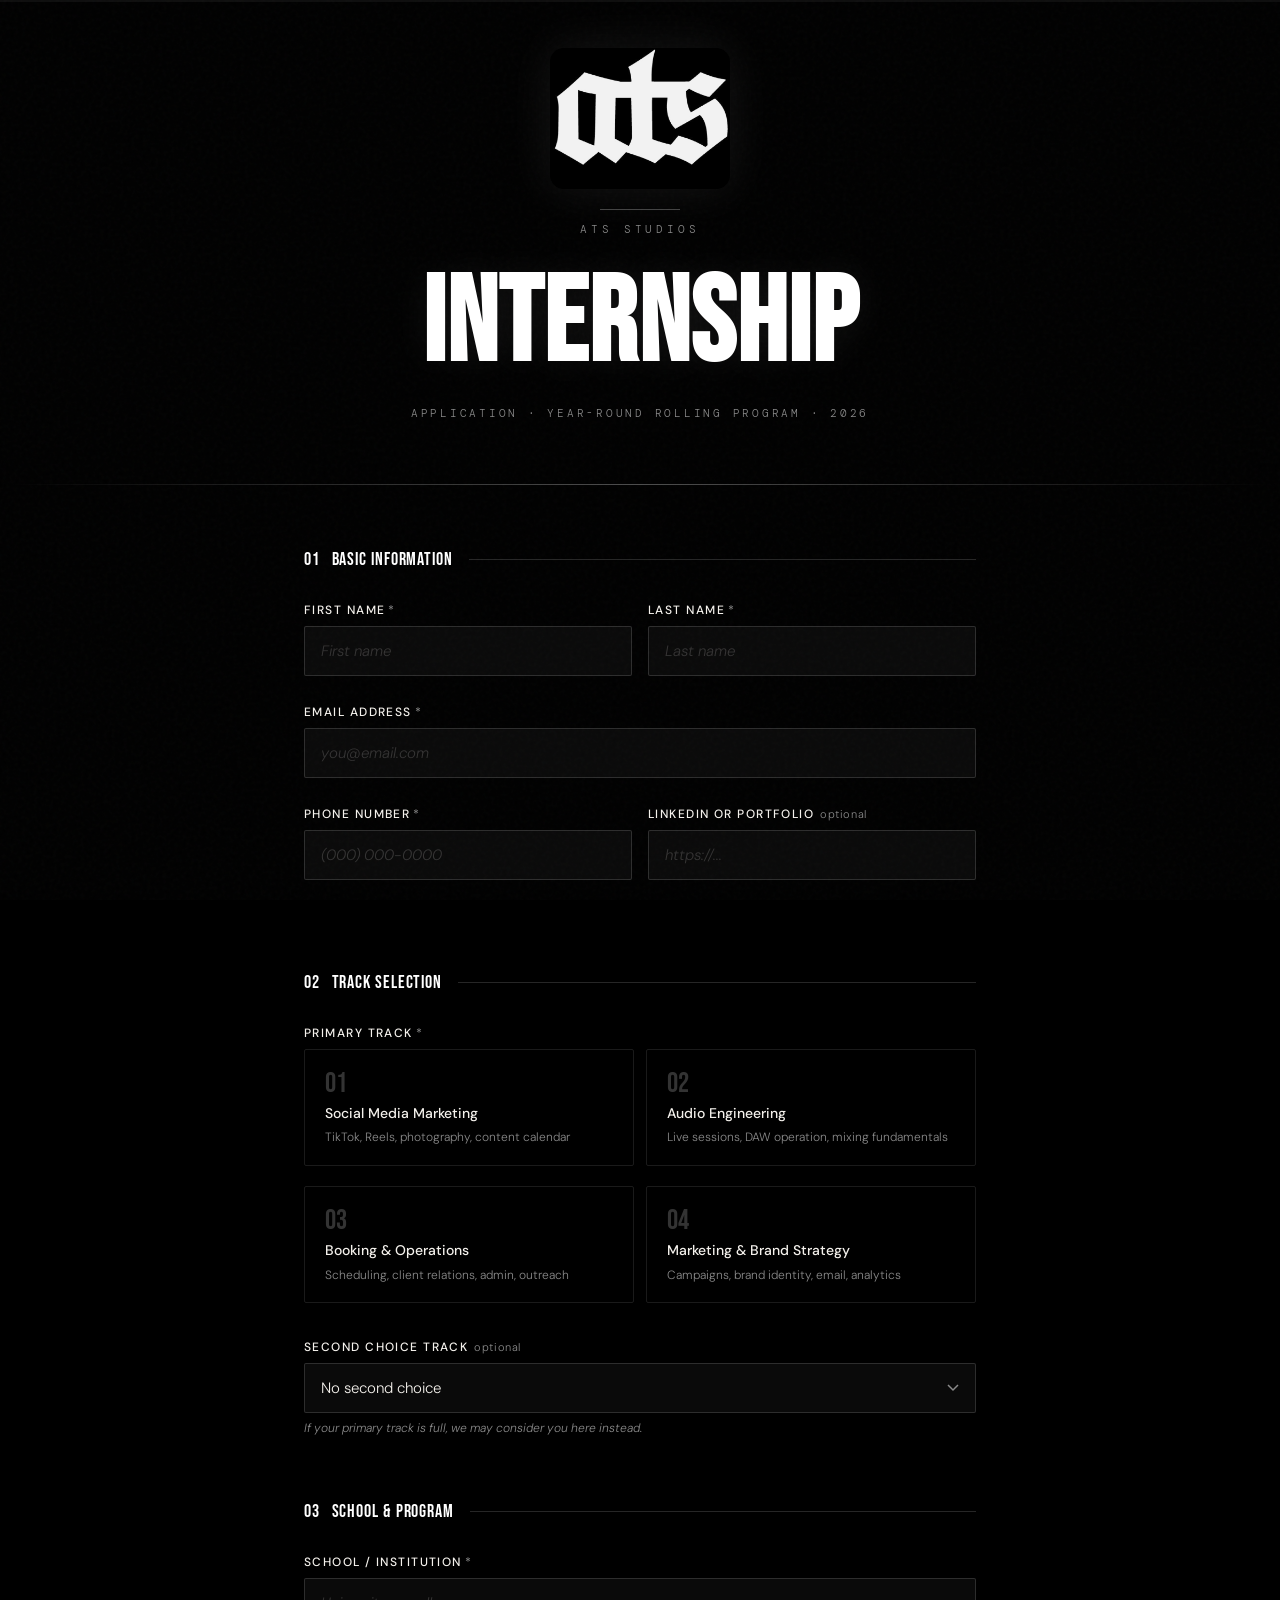
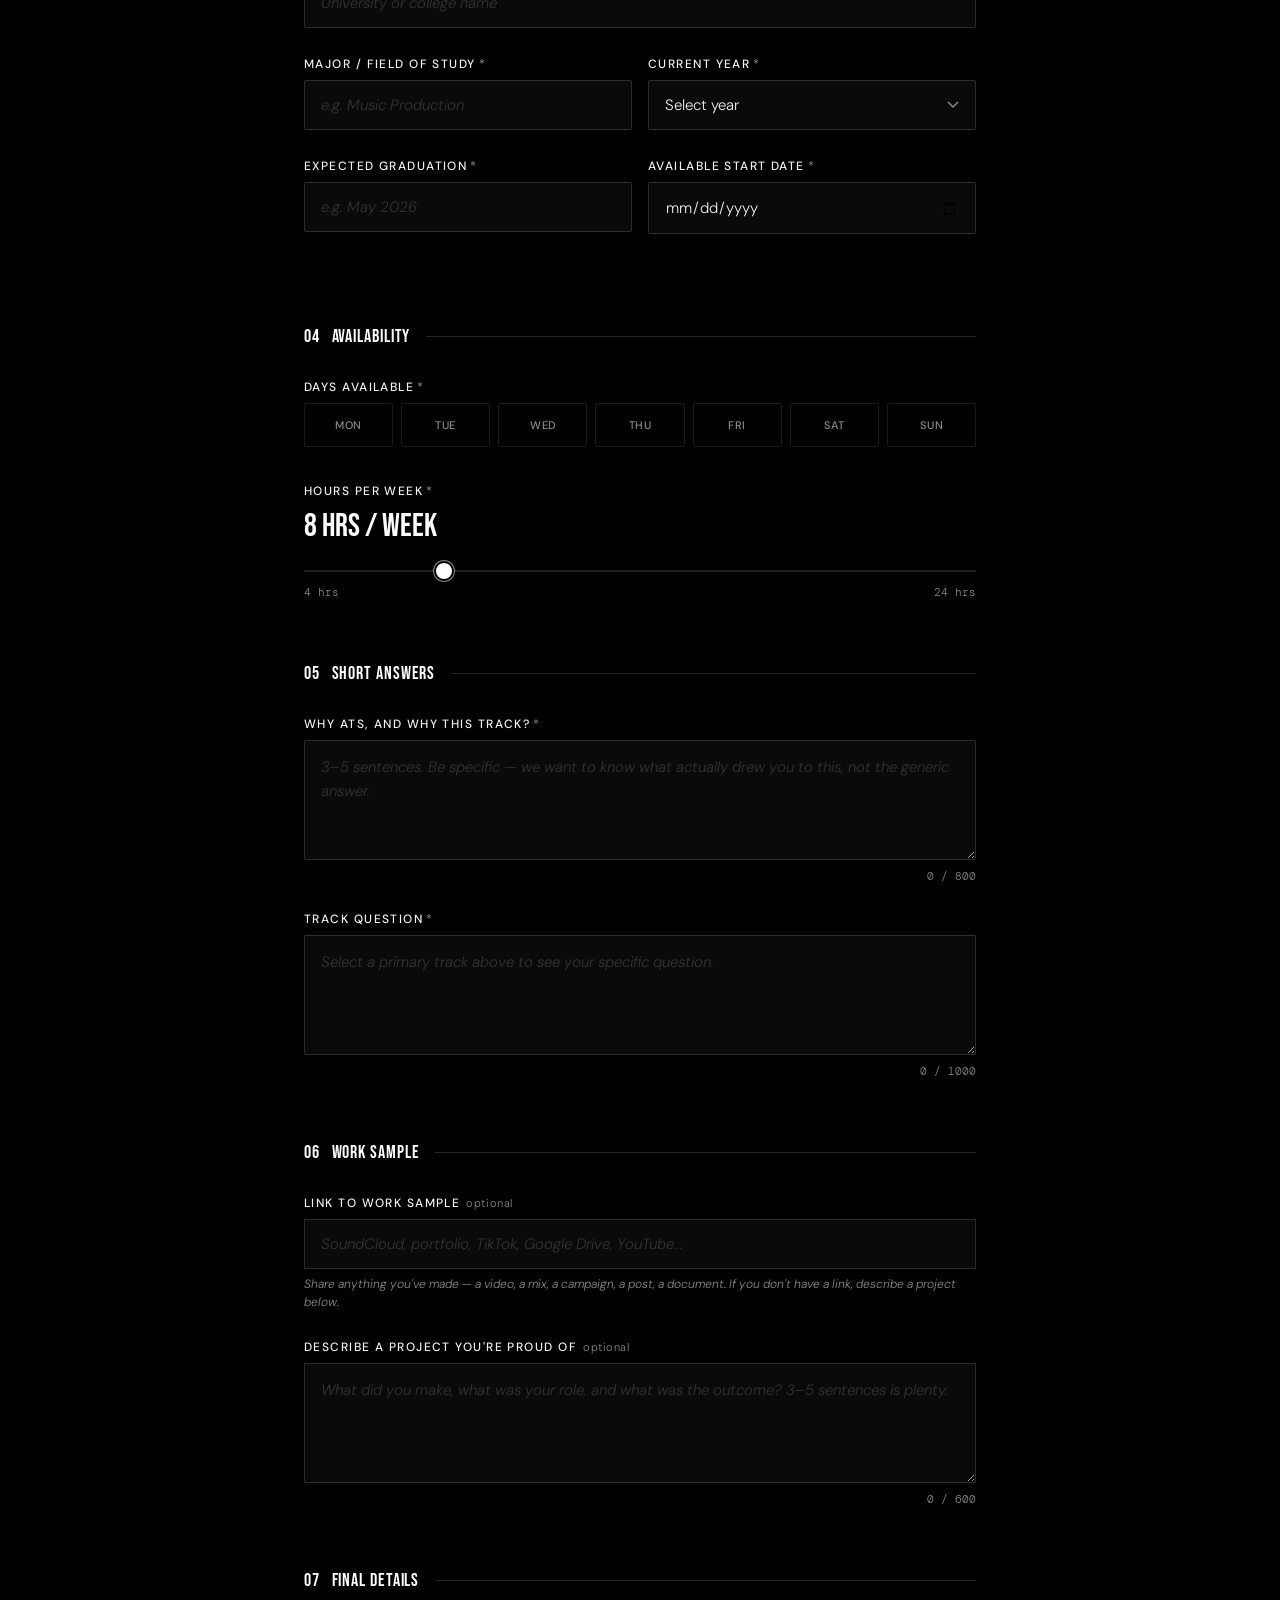
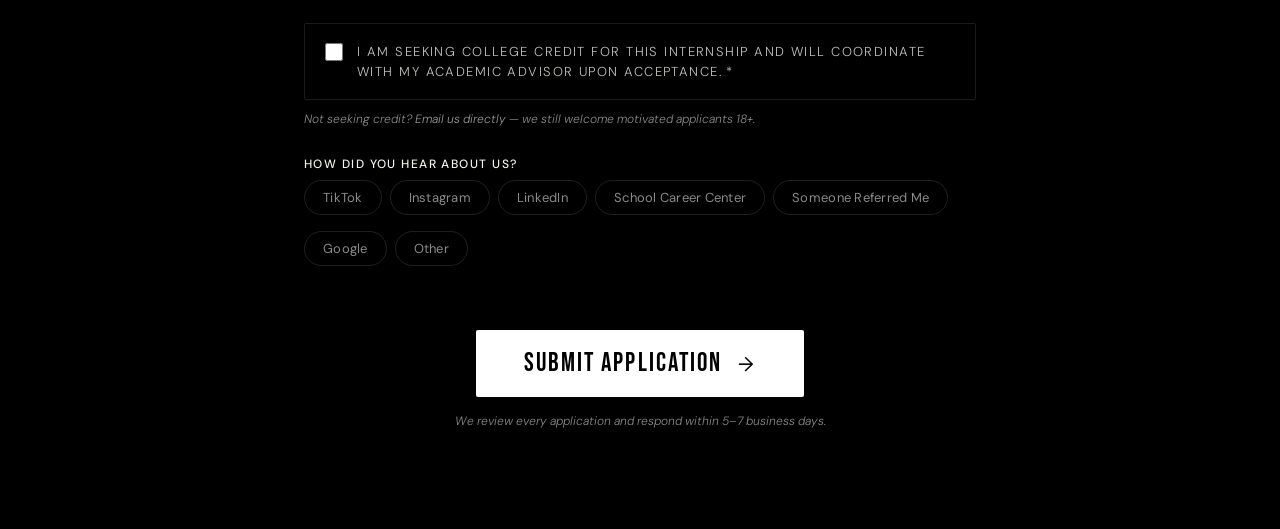
==== application.html @ c27b64ac "Add files via upload" ====
<!DOCTYPE html>
<html lang="en">
<head>
<meta charset="UTF-8">
<meta name="viewport" content="width=device-width, initial-scale=1.0">
<title>ATS Studios — Internship Application</title>
<link href="https://fonts.googleapis.com/css2?family=Bebas+Neue&family=DM+Sans:ital,wght@0,300;0,400;0,500;0,600;1,300;1,400&family=DM+Mono:wght@400;500&display=swap" rel="stylesheet">
<style>
  :root {
    --black:    #000000;
    --white:    #FFFFFF;
    --offwhite: #F4F1EC;
    --gray:     #8A8A8A;
    --lightgray:#2a2a2a;
    --red:      #C1121F;
    --gold:     #C9A84C;
    --success:  #2E7D32;
  }

  *, *::before, *::after { box-sizing: border-box; margin: 0; padding: 0; }

  body {
    background: var(--black);
    color: var(--offwhite);
    font-family: 'DM Sans', sans-serif;
    font-weight: 300;
    min-height: 100vh;
    overflow-x: hidden;
  }

  /* ── NOISE TEXTURE OVERLAY ── */
  body::before {
    content: '';
    position: fixed;
    inset: 0;
    background-image: url("data:image/svg+xml,%3Csvg viewBox='0 0 256 256' xmlns='http://www.w3.org/2000/svg'%3E%3Cfilter id='noise'%3E%3CfeTurbulence type='fractalNoise' baseFrequency='0.9' numOctaves='4' stitchTiles='stitch'/%3E%3C/filter%3E%3Crect width='100%25' height='100%25' filter='url(%23noise)' opacity='0.04'/%3E%3C/svg%3E");
    pointer-events: none;
    z-index: 0;
    opacity: 0.6;
  }

  /* ── HEADER ── */
  header {
    position: relative;
    z-index: 1;
    padding: 48px 0 0;
    text-align: center;
  }

  .logo-bar {
    display: flex;
    flex-direction: column;
    align-items: center;
    gap: 0;
    margin-bottom: 32px;
  }

  .logo-img {
    width: 180px;
    height: auto;
    display: block;
    border-radius: 14px;
    margin: 0 auto 20px;
    filter: drop-shadow(0 0 24px rgba(255,255,255,0.08));
  }

  .logo-rule {
    width: 80px;
    height: 1px;
    background: rgba(255,255,255,0.25);
    margin: 0 auto;
  }

  .logo-subtitle {
    font-family: 'DM Mono', monospace;
    font-size: 11px;
    letter-spacing: 0.35em;
    color: var(--gray);
    text-transform: uppercase;
    margin-top: 12px;
  }

  .hero-title {
    font-family: 'Bebas Neue', sans-serif;
    font-size: clamp(60px, 10vw, 120px);
    line-height: 0.95;
    letter-spacing: 0.01em;
    color: var(--white);
    margin-bottom: 6px;
    text-shadow: 0 0 40px rgba(255,255,255,0.08);
  }

  .hero-title span {
    color: var(--white);
    display: block;
    opacity: 0.85;
  }

  .hero-sub {
    font-family: 'DM Mono', monospace;
    font-size: 11px;
    letter-spacing: 0.25em;
    color: var(--gray);
    text-transform: uppercase;
    margin-top: 24px;
    margin-bottom: 64px;
  }

  .hero-divider {
    width: 100%;
    height: 1px;
    background: linear-gradient(90deg, transparent, rgba(255,255,255,0.3), transparent);
    margin-bottom: 0;
  }

  /* ── FORM CONTAINER ── */
  .form-wrapper {
    position: relative;
    z-index: 1;
    max-width: 720px;
    margin: 0 auto;
    padding: 64px 24px 100px;
  }

  /* ── SECTION LABELS ── */
  .section-label {
    font-family: 'Bebas Neue', sans-serif;
    font-size: 18px;
    letter-spacing: 0.05em;
    color: var(--white);
    text-transform: none;
    margin-bottom: 32px;
    margin-top: 64px;
    display: flex;
    align-items: center;
    gap: 16px;
  }

  .section-label::after {
    content: '';
    flex: 1;
    height: 1px;
    background: rgba(255,255,255,0.15);
  }

  .section-label:first-child { margin-top: 0; }

  /* ── FIELD GROUPS ── */
  .field-group {
    margin-bottom: 28px;
  }

  .field-row {
    display: grid;
    grid-template-columns: 1fr 1fr;
    gap: 16px;
  }

  @media (max-width: 560px) {
    .field-row { grid-template-columns: 1fr; }
  }

  label {
    display: block;
    font-size: 12px;
    font-weight: 500;
    letter-spacing: 0.12em;
    text-transform: uppercase;
    color: var(--offwhite);
    margin-bottom: 8px;
  }

  label .optional {
    font-weight: 300;
    color: var(--gray);
    font-size: 11px;
    letter-spacing: 0.05em;
    text-transform: none;
    margin-left: 6px;
  }

  input[type="text"],
  input[type="email"],
  input[type="tel"],
  input[type="url"],
  input[type="date"],
  select,
  textarea {
    width: 100%;
    background: rgba(255,255,255,0.04);
    border: 1px solid rgba(255,255,255,0.14);
    border-radius: 2px;
    color: var(--offwhite);
    font-family: 'DM Sans', sans-serif;
    font-size: 15px;
    font-weight: 300;
    padding: 14px 16px;
    outline: none;
    transition: border-color 0.2s, background 0.2s;
    -webkit-appearance: none;
    appearance: none;
  }

  input:focus,
  select:focus,
  textarea:focus {
    border-color: rgba(255,255,255,0.5);
    background: rgba(255,255,255,0.07);
  }

  input::placeholder,
  textarea::placeholder {
    color: rgba(244,241,236,0.18);
    font-style: italic;
  }

  select {
    background-image: url("data:image/svg+xml,%3Csvg xmlns='http://www.w3.org/2000/svg' width='12' height='8' viewBox='0 0 12 8'%3E%3Cpath d='M1 1l5 5 5-5' stroke='%238A8A8A' stroke-width='1.5' fill='none'/%3E%3C/svg%3E");
    background-repeat: no-repeat;
    background-position: right 16px center;
    padding-right: 40px;
    cursor: pointer;
  }

  select option {
    background: #111;
    color: var(--offwhite);
  }

  textarea {
    resize: vertical;
    min-height: 120px;
    line-height: 1.6;
  }

  /* ── TRACK CARDS ── */
  .track-grid {
    display: grid;
    grid-template-columns: 1fr 1fr;
    gap: 12px;
    margin-bottom: 0;
  }

  @media (max-width: 560px) {
    .track-grid { grid-template-columns: 1fr; }
  }

  .track-card input[type="radio"] {
    display: none;
  }

  .track-card label {
    display: block;
    border: 1px solid rgba(255,255,255,0.1);
    border-radius: 2px;
    padding: 20px 20px 18px;
    cursor: pointer;
    transition: all 0.2s;
    text-transform: none;
    letter-spacing: normal;
    font-size: 14px;
    font-weight: 400;
    line-height: 1.4;
  }

  .track-card label:hover {
    border-color: rgba(255,255,255,0.4);
    background: rgba(255,255,255,0.04);
  }

  .track-card input[type="radio"]:checked + label {
    border-color: rgba(255,255,255,0.8);
    background: rgba(255,255,255,0.07);
  }

  .track-num {
    font-family: 'Bebas Neue', sans-serif;
    font-size: 28px;
    color: rgba(255,255,255,0.2);
    line-height: 1;
    display: block;
    margin-bottom: 6px;
    transition: color 0.2s;
  }

  .track-card input[type="radio"]:checked + label .track-num {
    color: rgba(255,255,255,0.9);
  }

  .track-name {
    display: block;
    font-weight: 500;
    color: var(--offwhite);
    margin-bottom: 4px;
  }

  .track-desc {
    font-size: 12px;
    color: var(--gray);
    font-weight: 300;
  }

  /* ── AVAILABILITY CHECKBOXES ── */
  .days-grid {
    display: grid;
    grid-template-columns: repeat(7, 1fr);
    gap: 8px;
  }

  @media (max-width: 560px) {
    .days-grid { grid-template-columns: repeat(4, 1fr); }
  }

  .day-check input[type="checkbox"] { display: none; }

  .day-check label {
    display: flex;
    align-items: center;
    justify-content: center;
    height: 44px;
    border: 1px solid rgba(255,255,255,0.1);
    border-radius: 2px;
    font-size: 11px;
    font-weight: 500;
    letter-spacing: 0.05em;
    color: var(--gray);
    cursor: pointer;
    transition: all 0.2s;
    text-transform: uppercase;
  }

  .day-check label:hover {
    border-color: rgba(255,255,255,0.4);
    color: var(--offwhite);
  }

  .day-check input[type="checkbox"]:checked + label {
    border-color: rgba(255,255,255,0.8);
    background: rgba(255,255,255,0.07);
    color: var(--offwhite);
  }

  /* ── HOURS SLIDER ── */
  .slider-wrap {
    position: relative;
  }

  .slider-value {
    font-family: 'Bebas Neue', sans-serif;
    font-size: 32px;
    color: var(--white);
    margin-bottom: 10px;
    display: block;
  }

  input[type="range"] {
    -webkit-appearance: none;
    appearance: none;
    width: 100%;
    height: 2px;
    background: rgba(255,255,255,0.12);
    outline: none;
    border: none;
    padding: 0;
    border-radius: 0;
  }

  input[type="range"]::-webkit-slider-thumb {
    -webkit-appearance: none;
    appearance: none;
    width: 20px;
    height: 20px;
    border-radius: 50%;
    background: var(--white);
    cursor: pointer;
    border: 2px solid var(--black);
    box-shadow: 0 0 0 1px rgba(255,255,255,0.5);
  }

  input[type="range"]::-moz-range-thumb {
    width: 20px;
    height: 20px;
    border-radius: 50%;
    background: var(--white);
    cursor: pointer;
    border: 2px solid var(--black);
  }

  .slider-labels {
    display: flex;
    justify-content: space-between;
    font-size: 11px;
    color: var(--gray);
    margin-top: 8px;
    font-family: 'DM Mono', monospace;
  }

  /* ── CHECKBOX SINGLE ── */
  .checkbox-field {
    display: flex;
    align-items: flex-start;
    gap: 14px;
    padding: 18px 20px;
    border: 1px solid rgba(255,255,255,0.1);
    border-radius: 2px;
    cursor: pointer;
    transition: all 0.2s;
  }

  .checkbox-field:hover {
    border-color: rgba(255,255,255,0.35);
  }

  .checkbox-field input[type="checkbox"] {
    width: 18px;
    height: 18px;
    min-width: 18px;
    accent-color: var(--white);
    margin-top: 1px;
    cursor: pointer;
  }

  .checkbox-field span {
    font-size: 13px;
    font-weight: 300;
    color: rgba(244,241,236,0.8);
    line-height: 1.5;
  }

  /* ── SOURCE SELECT PILLS ── */
  .pills-grid {
    display: flex;
    flex-wrap: wrap;
    gap: 8px;
  }

  .pill input[type="radio"] { display: none; }

  .pill label {
    display: inline-block;
    padding: 8px 18px;
    border: 1px solid rgba(255,255,255,0.12);
    border-radius: 100px;
    font-size: 13px;
    font-weight: 400;
    letter-spacing: 0.02em;
    color: var(--gray);
    cursor: pointer;
    transition: all 0.2s;
    text-transform: none;
  }

  .pill label:hover {
    border-color: rgba(255,255,255,0.4);
    color: var(--offwhite);
  }

  .pill input[type="radio"]:checked + label {
    border-color: rgba(255,255,255,0.8);
    background: rgba(255,255,255,0.07);
    color: var(--offwhite);
  }

  /* ── HELPER TEXT ── */
  .field-hint {
    font-size: 12px;
    color: var(--gray);
    margin-top: 6px;
    line-height: 1.5;
    font-style: italic;
  }

  /* ── SUBMIT ── */
  .submit-area {
    margin-top: 56px;
    text-align: center;
  }

  .submit-btn {
    display: inline-flex;
    align-items: center;
    gap: 16px;
    background: var(--white);
    color: var(--black);
    border: none;
    font-family: 'Bebas Neue', sans-serif;
    font-size: 26px;
    letter-spacing: 0.08em;
    padding: 18px 48px;
    cursor: pointer;
    transition: all 0.2s;
    border-radius: 2px;
    position: relative;
    overflow: hidden;
  }

  .submit-btn::before {
    content: '';
    position: absolute;
    inset: 0;
    background: rgba(0,0,0,0);
    transition: background 0.2s;
  }

  .submit-btn:hover::before {
    background: rgba(0,0,0,0.08);
  }

  .submit-btn:active {
    transform: scale(0.98);
  }

  .submit-arrow {
    font-size: 20px;
    font-family: 'DM Sans', sans-serif;
    transition: transform 0.2s;
  }

  .submit-btn:hover .submit-arrow {
    transform: translateX(4px);
  }

  .submit-note {
    font-size: 12px;
    color: var(--gray);
    margin-top: 16px;
    font-style: italic;
  }

  /* ── SUCCESS STATE ── */
  .success-screen {
    display: none;
    text-align: center;
    padding: 80px 24px;
  }

  .success-screen.visible { display: block; }

  .success-icon {
    font-family: 'Bebas Neue', sans-serif;
    font-size: 100px;
    color: var(--white);
    line-height: 1;
    margin-bottom: 24px;
  }

  .success-title {
    font-family: 'Bebas Neue', sans-serif;
    font-size: 52px;
    color: var(--offwhite);
    margin-bottom: 16px;
  }

  .success-body {
    font-size: 16px;
    color: var(--gray);
    max-width: 400px;
    margin: 0 auto;
    line-height: 1.7;
  }

  /* ── REQUIRED STAR ── */
  .req { color: rgba(255,255,255,0.5); margin-left: 3px; }

  /* ── CHAR COUNTER ── */
  .char-counter {
    font-family: 'DM Mono', monospace;
    font-size: 11px;
    color: var(--gray);
    text-align: right;
    margin-top: 4px;
  }

  .char-counter.warn { color: var(--gold); }
  .char-counter.over { color: var(--red); }

  /* ── PROGRESS BAR ── */
  .progress-bar-wrap {
    position: fixed;
    top: 0;
    left: 0;
    right: 0;
    height: 2px;
    background: rgba(255,255,255,0.05);
    z-index: 100;
  }

  .progress-bar {
    height: 100%;
    background: var(--white);
    width: 0%;
    transition: width 0.3s ease;
  }

  /* ── STAGGER ANIMATION ── */
  .form-wrapper > * {
    opacity: 0;
    transform: translateY(16px);
    animation: fadeUp 0.5s forwards;
  }

  @keyframes fadeUp {
    to { opacity: 1; transform: translateY(0); }
  }

  .form-wrapper > *:nth-child(1)  { animation-delay: 0.05s; }
  .form-wrapper > *:nth-child(2)  { animation-delay: 0.1s; }
  .form-wrapper > *:nth-child(3)  { animation-delay: 0.15s; }
  .form-wrapper > *:nth-child(4)  { animation-delay: 0.2s; }
  .form-wrapper > *:nth-child(5)  { animation-delay: 0.25s; }
  .form-wrapper > *:nth-child(6)  { animation-delay: 0.3s; }
  .form-wrapper > *:nth-child(7)  { animation-delay: 0.35s; }
  .form-wrapper > *:nth-child(8)  { animation-delay: 0.4s; }
  .form-wrapper > *:nth-child(9)  { animation-delay: 0.45s; }
  .form-wrapper > *:nth-child(10) { animation-delay: 0.5s; }
  .form-wrapper > *:nth-child(n+11) { animation-delay: 0.55s; }
</style>
</head>
<body>

<div class="progress-bar-wrap">
  <div class="progress-bar" id="progressBar"></div>
</div>

<header>
  <div class="logo-bar">
    <img class="logo-img" src="[data-uri]" alt="ATS Studios Logo">
    <div class="logo-rule"></div>
    <span class="logo-subtitle">ATS Studios</span>
  </div>
  <h1 class="hero-title">Internship</h1>
  <p class="hero-sub">Application · Year-Round Rolling Program · 2026</p>
  <div class="hero-divider"></div>
</header>

<div class="form-wrapper">
  <form id="appForm" novalidate>

    <!-- ── 01 BASIC INFO ── -->
    <div class="section-label">01 &nbsp; Basic Information</div>

    <div class="field-row">
      <div class="field-group">
        <label for="firstName">First Name<span class="req">*</span></label>
        <input type="text" id="firstName" name="firstName" placeholder="First name" required>
      </div>
      <div class="field-group">
        <label for="lastName">Last Name<span class="req">*</span></label>
        <input type="text" id="lastName" name="lastName" placeholder="Last name" required>
      </div>
    </div>

    <div class="field-group">
      <label for="email">Email Address<span class="req">*</span></label>
      <input type="email" id="email" name="email" placeholder="you@email.com" required>
    </div>

    <div class="field-row">
      <div class="field-group">
        <label for="phone">Phone Number<span class="req">*</span></label>
        <input type="tel" id="phone" name="phone" placeholder="(000) 000-0000" required>
      </div>
      <div class="field-group">
        <label for="portfolio">LinkedIn or Portfolio<span class="optional">optional</span></label>
        <input type="url" id="portfolio" name="portfolio" placeholder="https://...">
      </div>
    </div>

    <!-- ── 02 TRACK SELECTION ── -->
    <div class="section-label">02 &nbsp; Track Selection</div>

    <div class="field-group">
      <label>Primary Track<span class="req">*</span></label>
      <div class="track-grid">
        <div class="track-card">
          <input type="radio" id="track1" name="primaryTrack" value="Social Media Marketing" required>
          <label for="track1">
            <span class="track-num">01</span>
            <span class="track-name">Social Media Marketing</span>
            <span class="track-desc">TikTok, Reels, photography, content calendar</span>
          </label>
        </div>
        <div class="track-card">
          <input type="radio" id="track2" name="primaryTrack" value="Audio Engineering">
          <label for="track2">
            <span class="track-num">02</span>
            <span class="track-name">Audio Engineering</span>
            <span class="track-desc">Live sessions, DAW operation, mixing fundamentals</span>
          </label>
        </div>
        <div class="track-card">
          <input type="radio" id="track3" name="primaryTrack" value="Booking & Studio Operations">
          <label for="track3">
            <span class="track-num">03</span>
            <span class="track-name">Booking & Operations</span>
            <span class="track-desc">Scheduling, client relations, admin, outreach</span>
          </label>
        </div>
        <div class="track-card">
          <input type="radio" id="track4" name="primaryTrack" value="Marketing & Brand Strategy">
          <label for="track4">
            <span class="track-num">04</span>
            <span class="track-name">Marketing & Brand Strategy</span>
            <span class="track-desc">Campaigns, brand identity, email, analytics</span>
          </label>
        </div>
      </div>
    </div>

    <div class="field-group">
      <label for="secondTrack">Second Choice Track<span class="optional">optional</span></label>
      <select id="secondTrack" name="secondTrack">
        <option value="">No second choice</option>
        <option value="Social Media Marketing">01 — Social Media Marketing</option>
        <option value="Audio Engineering">02 — Audio Engineering</option>
        <option value="Booking & Studio Operations">03 — Booking & Operations</option>
        <option value="Marketing & Brand Strategy">04 — Marketing & Brand Strategy</option>
      </select>
      <p class="field-hint">If your primary track is full, we may consider you here instead.</p>
    </div>

    <!-- ── 03 SCHOOL & PROGRAM ── -->
    <div class="section-label">03 &nbsp; School & Program</div>

    <div class="field-group">
      <label for="school">School / Institution<span class="req">*</span></label>
      <input type="text" id="school" name="school" placeholder="University or college name" required>
    </div>

    <div class="field-row">
      <div class="field-group">
        <label for="major">Major / Field of Study<span class="req">*</span></label>
        <input type="text" id="major" name="major" placeholder="e.g. Music Production" required>
      </div>
      <div class="field-group">
        <label for="year">Current Year<span class="req">*</span></label>
        <select id="year" name="year" required>
          <option value="">Select year</option>
          <option>Freshman</option>
          <option>Sophomore</option>
          <option>Junior</option>
          <option>Senior</option>
          <option>Graduate Student</option>
          <option>Recent Graduate</option>
          <option>Not Currently Enrolled</option>
        </select>
      </div>
    </div>

    <div class="field-row">
      <div class="field-group">
        <label for="gradDate">Expected Graduation<span class="req">*</span></label>
        <input type="text" id="gradDate" name="gradDate" placeholder="e.g. May 2026" required>
      </div>
      <div class="field-group">
        <label for="startDate">Available Start Date<span class="req">*</span></label>
        <input type="date" id="startDate" name="startDate" required>
      </div>
    </div>

    <!-- ── 04 AVAILABILITY ── -->
    <div class="section-label">04 &nbsp; Availability</div>

    <div class="field-group">
      <label>Days Available<span class="req">*</span></label>
      <div class="days-grid">
        <div class="day-check"><input type="checkbox" id="mon" name="days" value="Monday"><label for="mon">Mon</label></div>
        <div class="day-check"><input type="checkbox" id="tue" name="days" value="Tuesday"><label for="tue">Tue</label></div>
        <div class="day-check"><input type="checkbox" id="wed" name="days" value="Wednesday"><label for="wed">Wed</label></div>
        <div class="day-check"><input type="checkbox" id="thu" name="days" value="Thursday"><label for="thu">Thu</label></div>
        <div class="day-check"><input type="checkbox" id="fri" name="days" value="Friday"><label for="fri">Fri</label></div>
        <div class="day-check"><input type="checkbox" id="sat" name="days" value="Saturday"><label for="sat">Sat</label></div>
        <div class="day-check"><input type="checkbox" id="sun" name="days" value="Sunday"><label for="sun">Sun</label></div>
      </div>
    </div>

    <div class="field-group">
      <label>Hours Per Week<span class="req">*</span></label>
      <span class="slider-value" id="hoursDisplay">8 hrs / week</span>
      <div class="slider-wrap">
        <input type="range" id="hoursRange" name="hoursPerWeek" min="4" max="24" value="8" step="2">
        <div class="slider-labels"><span>4 hrs</span><span>24 hrs</span></div>
      </div>
    </div>

    <!-- ── 05 SHORT ANSWERS ── -->
    <div class="section-label">05 &nbsp; Short Answers</div>

    <div class="field-group">
      <label for="whyATS">Why ATS, and why this track?<span class="req">*</span></label>
      <textarea id="whyATS" name="whyATS" placeholder="3–5 sentences. Be specific — we want to know what actually drew you to this, not the generic answer." maxlength="800" required></textarea>
      <div class="char-counter" id="whyATSCounter">0 / 800</div>
    </div>

    <div class="field-group">
      <label for="trackQ" id="trackQLabel">Track Question<span class="req">*</span></label>
      <textarea id="trackQ" name="trackQuestion" placeholder="Select a primary track above to see your specific question." maxlength="1000" required></textarea>
      <div class="char-counter" id="trackQCounter">0 / 1000</div>
    </div>

    <!-- ── 06 WORK SAMPLE ── -->
    <div class="section-label">06 &nbsp; Work Sample</div>

    <div class="field-group">
      <label for="workSample">Link to Work Sample<span class="optional">optional</span></label>
      <input type="url" id="workSample" name="workSample" placeholder="SoundCloud, portfolio, TikTok, Google Drive, YouTube...">
      <p class="field-hint">Share anything you've made — a video, a mix, a campaign, a post, a document. If you don't have a link, describe a project below.</p>
    </div>

    <div class="field-group">
      <label for="workDesc">Describe a Project You're Proud Of<span class="optional">optional</span></label>
      <textarea id="workDesc" name="workDescription" placeholder="What did you make, what was your role, and what was the outcome? 3–5 sentences is plenty." maxlength="600"></textarea>
      <div class="char-counter" id="workDescCounter">0 / 600</div>
    </div>

    <!-- ── 07 CREDIT & SOURCE ── -->
    <div class="section-label">07 &nbsp; Final Details</div>

    <div class="field-group">
      <label class="checkbox-field" for="creditCheck">
        <input type="checkbox" id="creditCheck" name="seekingCredit" value="yes" required>
        <span>I am seeking college credit for this internship and will coordinate with my academic advisor upon acceptance.<span class="req">*</span></span>
      </label>
      <p class="field-hint" style="margin-top:10px;">Not seeking credit? <a href="mailto:info@atsstudios.com" style="color:rgba(255,255,255,0.6);text-decoration:none;">Email us directly</a> — we still welcome motivated applicants 18+.</p>
    </div>

    <div class="field-group">
      <label>How did you hear about us?</label>
      <div class="pills-grid">
        <div class="pill"><input type="radio" id="src1" name="source" value="TikTok"><label for="src1">TikTok</label></div>
        <div class="pill"><input type="radio" id="src2" name="source" value="Instagram"><label for="src2">Instagram</label></div>
        <div class="pill"><input type="radio" id="src3" name="source" value="LinkedIn"><label for="src3">LinkedIn</label></div>
        <div class="pill"><input type="radio" id="src4" name="source" value="School Career Center"><label for="src4">School Career Center</label></div>
        <div class="pill"><input type="radio" id="src5" name="source" value="Referral"><label for="src5">Someone Referred Me</label></div>
        <div class="pill"><input type="radio" id="src6" name="source" value="Google"><label for="src6">Google</label></div>
        <div class="pill"><input type="radio" id="src7" name="source" value="Other"><label for="src7">Other</label></div>
      </div>
    </div>

    <!-- ── SUBMIT ── -->
    <div class="submit-area">
      <button type="submit" class="submit-btn">
        Submit Application
        <span class="submit-arrow">→</span>
      </button>
      <p class="submit-note">We review every application and respond within 5–7 business days.</p>
    </div>

  </form>

  <!-- SUCCESS -->
  <div class="success-screen" id="successScreen">
    <div class="success-icon">✓</div>
    <h2 class="success-title">Application Received</h2>
    <p class="success-body">We'll review everything and be in touch within 5–7 business days to schedule your intro call. Keep an eye on your inbox.</p>
  </div>

</div>

<script>
  // ── PROGRESS BAR ──
  const progressBar = document.getElementById('progressBar');
  const form = document.getElementById('appForm');
  const allRequired = form.querySelectorAll('[required]');

  function updateProgress() {
    let filled = 0;
    allRequired.forEach(el => {
      if (el.type === 'radio' || el.type === 'checkbox') {
        const group = form.querySelectorAll(`[name="${el.name}"]`);
        const anyChecked = Array.from(group).some(r => r.checked);
        if (anyChecked) filled++;
      } else if (el.value.trim()) {
        filled++;
      }
    });
    const uniqueRequired = new Set(Array.from(allRequired).map(el =>
      (el.type === 'radio' || el.type === 'checkbox') ? el.name : el.id
    ));
    const pct = Math.round((filled / uniqueRequired.size) * 100);
    progressBar.style.width = pct + '%';
  }

  form.addEventListener('input', updateProgress);
  form.addEventListener('change', updateProgress);

  // ── HOURS SLIDER ──
  const hoursRange = document.getElementById('hoursRange');
  const hoursDisplay = document.getElementById('hoursDisplay');
  hoursRange.addEventListener('input', () => {
    hoursDisplay.textContent = hoursRange.value + ' hrs / week';
  });

  // ── CHAR COUNTERS ──
  function setupCounter(textareaId, counterId, max) {
    const ta = document.getElementById(textareaId);
    const counter = document.getElementById(counterId);
    ta.addEventListener('input', () => {
      const len = ta.value.length;
      counter.textContent = len + ' / ' + max;
      counter.className = 'char-counter';
      if (len > max * 0.9) counter.classList.add('warn');
      if (len >= max) counter.classList.add('over');
    });
  }
  setupCounter('whyATS', 'whyATSCounter', 800);
  setupCounter('trackQ', 'trackQCounter', 1000);
  setupCounter('workDesc', 'workDescCounter', 600);

  // ── TRACK-SPECIFIC QUESTION ──
  const trackQuestions = {
    "Social Media Marketing": "You're in the studio and an artist just wrapped a session. You have 10 minutes to capture something before they leave. What do you film, how do you frame it, and where does it go?",
    "Audio Engineering": "What do you want to be able to do by the end of this internship that you can't do right now? Be specific about the skill and why it matters to you.",
    "Booking & Studio Operations": "Describe a time you had to manage multiple competing priorities or keep something organized under pressure. What was the situation, what did you do, and what was the outcome?",
    "Marketing & Brand Strategy": "How would you position ATS Studios in the market — who should it be talking to, what should it be saying, and what makes it different from every other studio in the city?"
  };

  const trackRadios = document.querySelectorAll('[name="primaryTrack"]');
  const trackQLabel = document.getElementById('trackQLabel');
  const trackQField = document.getElementById('trackQ');

  trackRadios.forEach(radio => {
    radio.addEventListener('change', () => {
      const q = trackQuestions[radio.value];
      if (q) {
        trackQLabel.innerHTML = radio.value + ' — Track Question<span class="req">*</span>';
        trackQField.placeholder = q;
        trackQField.value = '';
        document.getElementById('trackQCounter').textContent = '0 / 1000';
      }
    });
  });

  // ── FORM SUBMIT ──
  form.addEventListener('submit', (e) => {
    e.preventDefault();

    let valid = true;
    allRequired.forEach(el => {
      if (el.type === 'radio') {
        const group = form.querySelectorAll(`[name="${el.name}"]`);
        if (!Array.from(group).some(r => r.checked)) valid = false;
      } else if (el.type === 'checkbox') {
        if (!el.checked) valid = false;
      } else if (!el.value.trim()) {
        valid = false;
        el.style.borderColor = 'rgba(255,255,255,0.6)';
        setTimeout(() => el.style.borderColor = '', 2000);
      }
    });

    if (!valid) {
      const firstEmpty = Array.from(allRequired).find(el => !el.value.trim() && el.type !== 'radio' && el.type !== 'checkbox');
      if (firstEmpty) firstEmpty.scrollIntoView({ behavior: 'smooth', block: 'center' });
      return;
    }

    const formData = {
      firstName:       form.firstName.value,
      lastName:        form.lastName.value,
      email:           form.email.value,
      phone:           form.phone.value,
      portfolio:       form.portfolio.value,
      primaryTrack:    form.primaryTrack.value,
      secondTrack:     form.secondTrack.value,
      school:          form.school.value,
      major:           form.major.value,
      year:            form.year.value,
      gradDate:        form.gradDate.value,
      startDate:       form.startDate.value,
      days:            Array.from(form.querySelectorAll('[name="days"]:checked')).map(d => d.value).join(', '),
      hoursPerWeek:    form.hoursPerWeek.value,
      whyATS:          form.whyATS.value,
      trackQuestion:   form.trackQuestion.value,
      workSample:      form.workSample.value,
      workDescription: form.workDescription.value,
      seekingCredit:   form.seekingCredit.checked ? 'yes' : 'no',
      source:          form.source ? form.source.value : ''
    };

    const submitBtn = document.querySelector('.submit-btn');
    submitBtn.textContent = 'Submitting...';
    submitBtn.disabled = true;

    const WEB_APP_URL = 'https://script.google.com/macros/s/AKfycbw0norNfFdY1i69Ld4GZCCXX0SnRj14sdwwDmW1918sGhqh-iyzeQD15al6hnmKfOvd/exec';

    fetch(WEB_APP_URL, {
      method: 'POST',
      mode: 'no-cors',
      headers: { 'Content-Type': 'text/plain' },
      body: JSON.stringify(formData)
    })
    .then(() => {
      form.style.display = 'none';
      document.getElementById('successScreen').classList.add('visible');
      window.scrollTo({ top: 0, behavior: 'smooth' });
    })
    .catch(() => {
      submitBtn.textContent = 'Submit Application';
      submitBtn.disabled = false;
      alert('Something went wrong. Please try again or email us directly.');
    });
  });
</script>

</body>
</html>
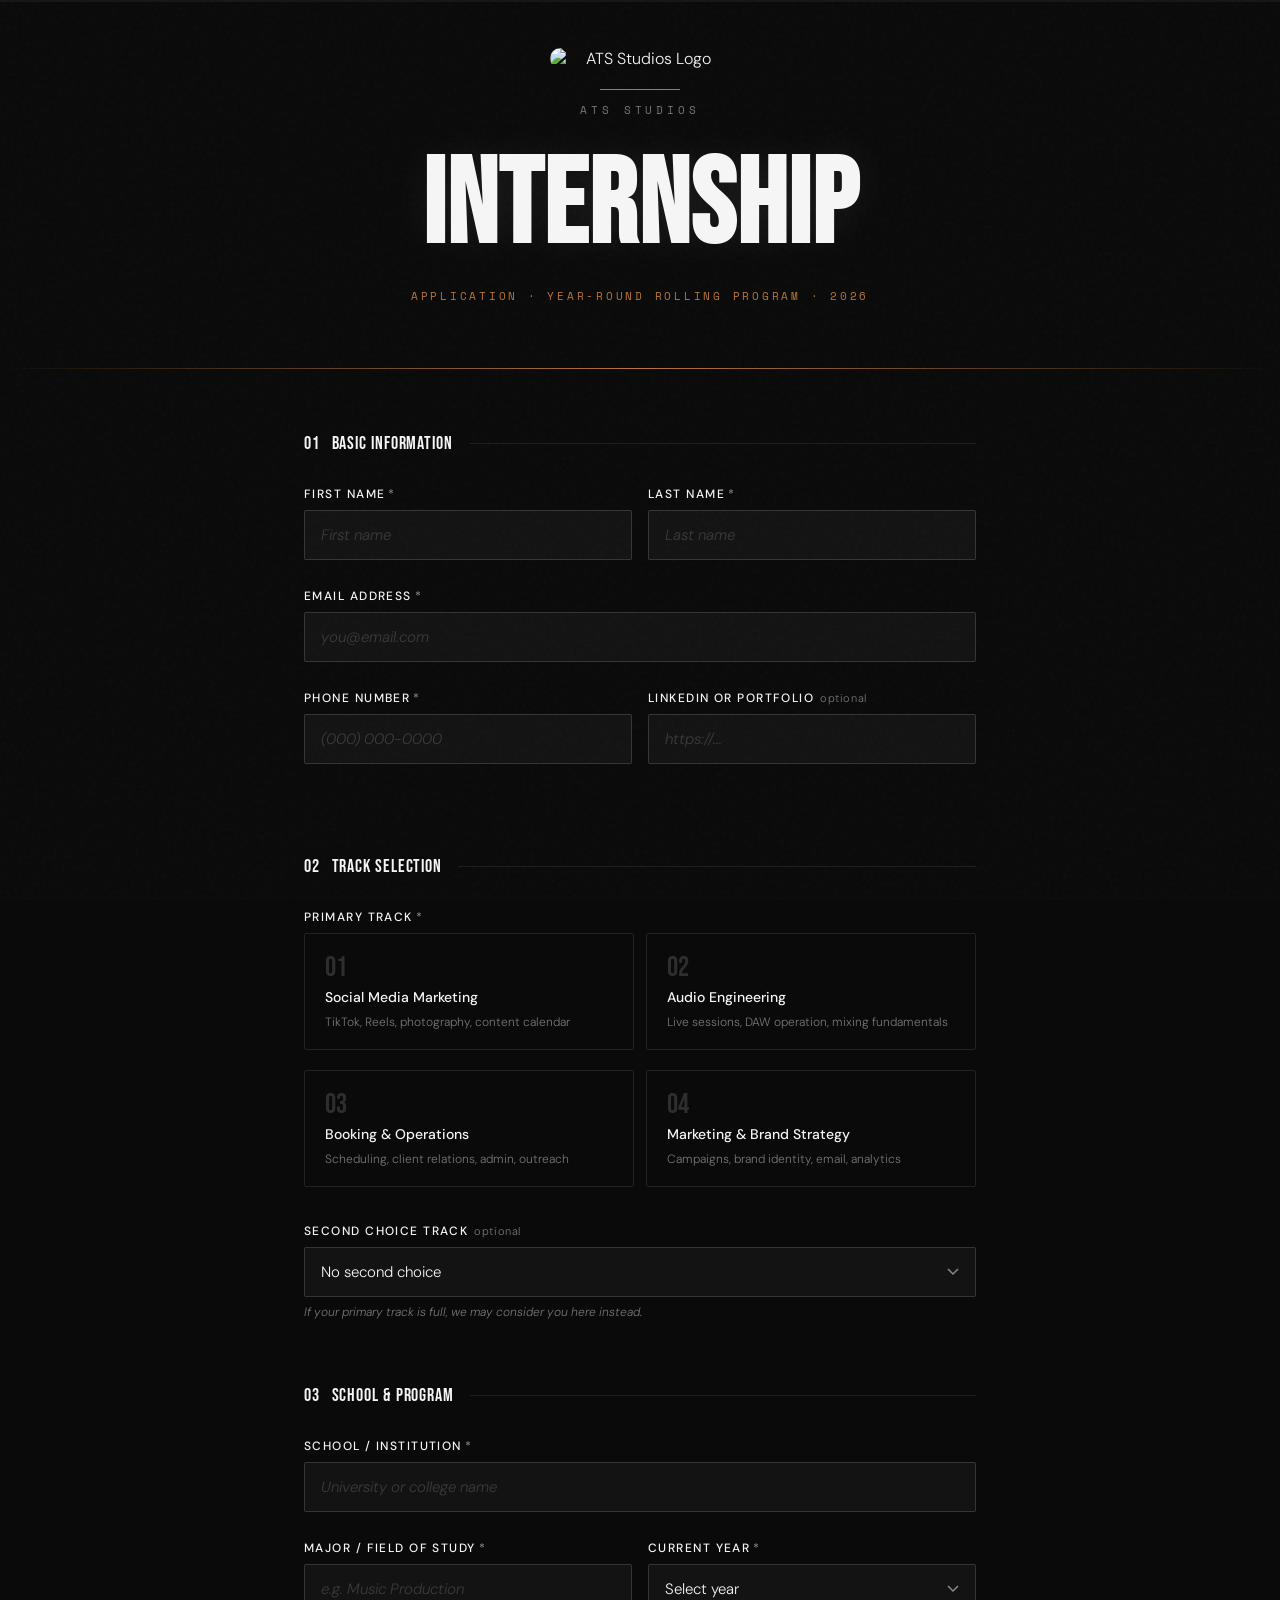
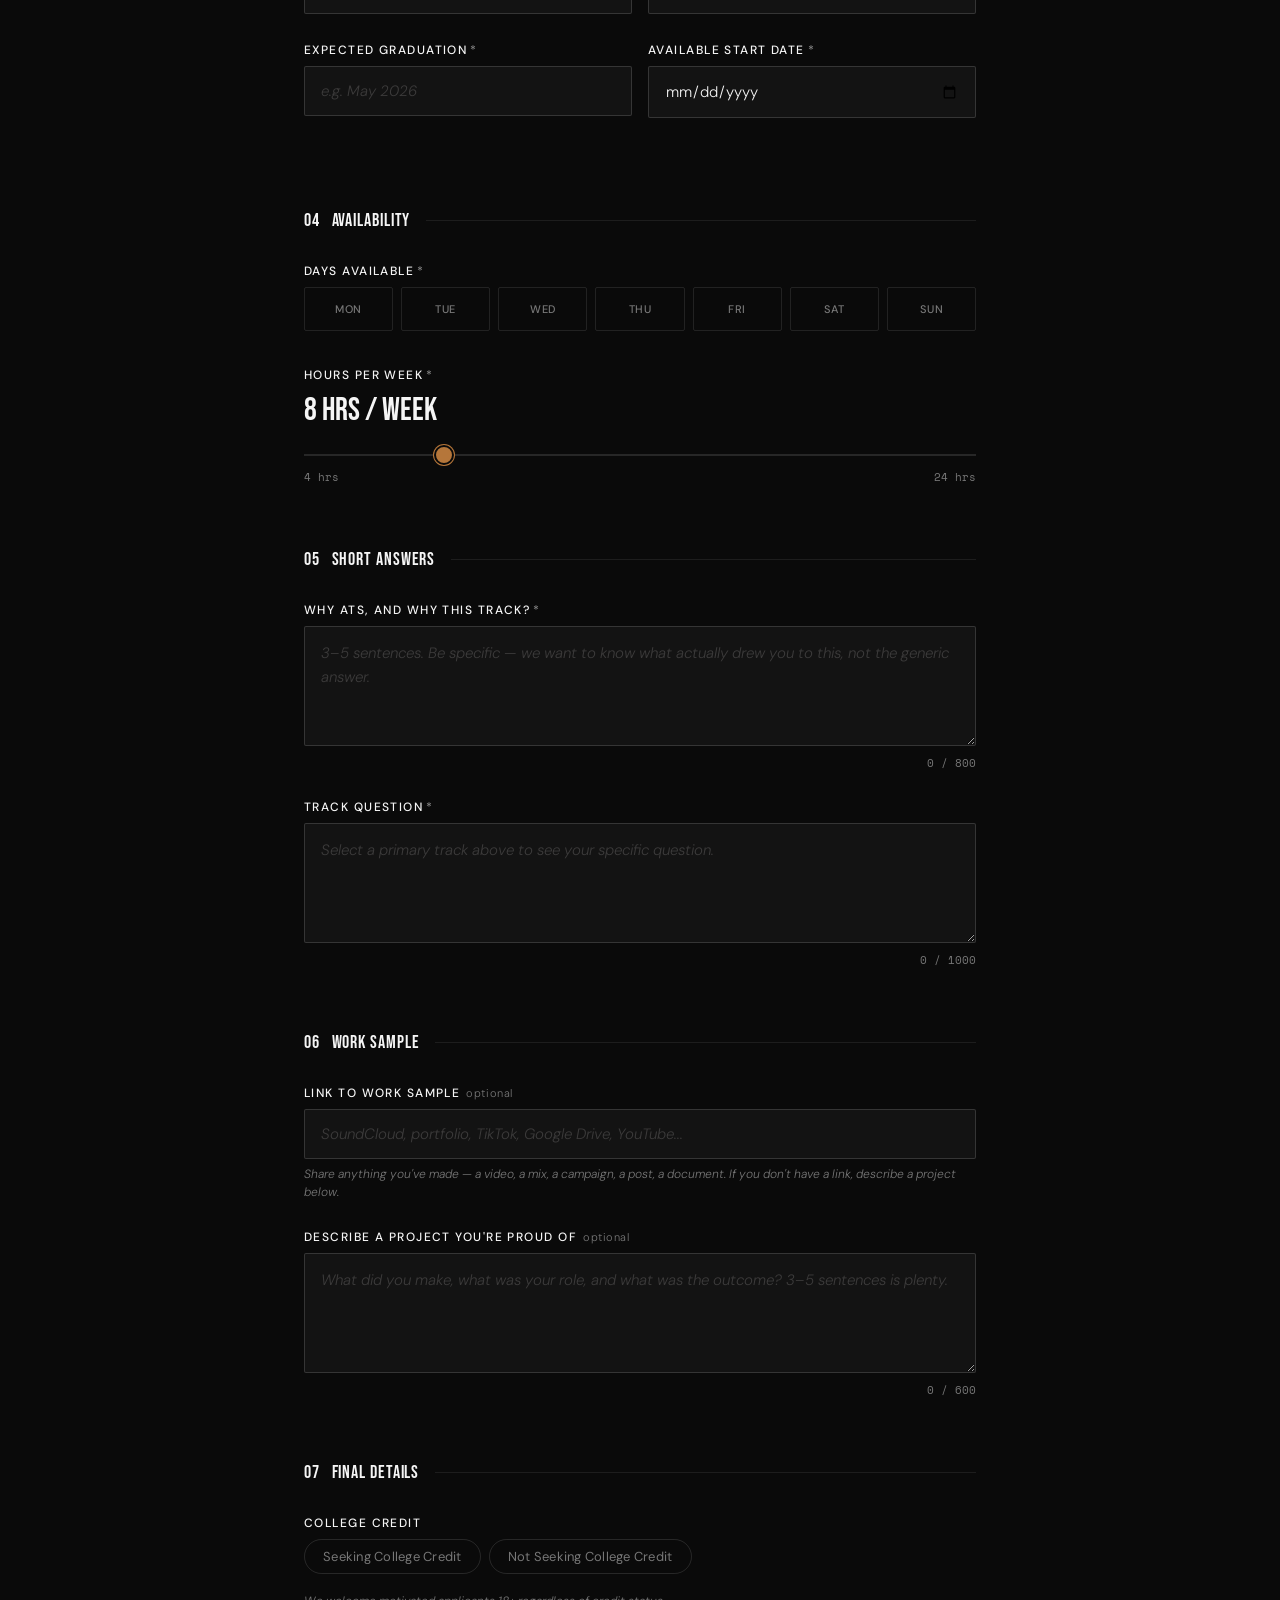
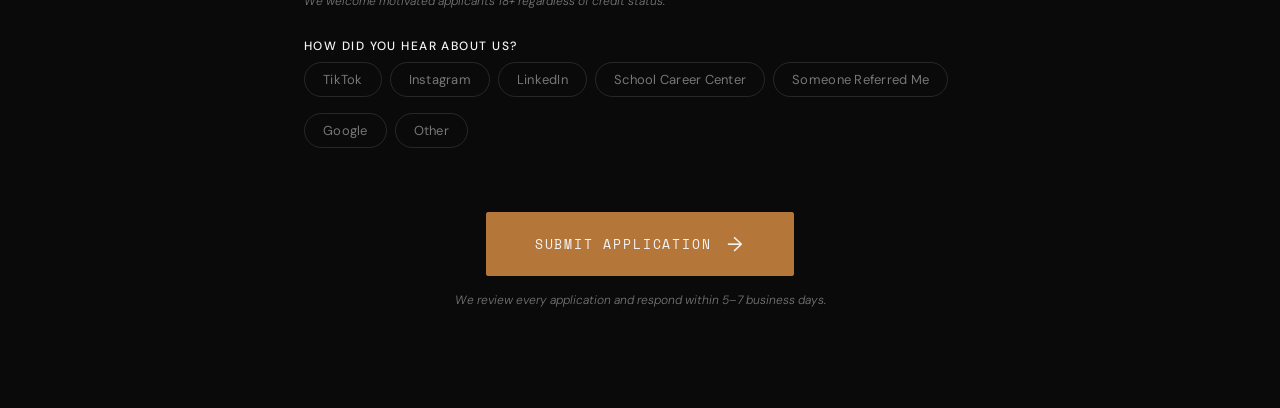
==== commit 0b5b7d22: "Add files via upload" ====
--- a/application.html
+++ b/application.html
@@ -4,17 +4,31 @@
 <meta charset="UTF-8">
 <meta name="viewport" content="width=device-width, initial-scale=1.0">
 <title>ATS Studios — Internship Application</title>
-<link href="https://fonts.googleapis.com/css2?family=Bebas+Neue&family=DM+Sans:ital,wght@0,300;0,400;0,500;0,600;1,300;1,400&family=DM+Mono:wght@400;500&display=swap" rel="stylesheet">
+<link href="https://fonts.googleapis.com/css2?family=Bebas+Neue&family=DM+Sans:ital,wght@0,300;0,400;0,500;0,600;1,300;1,400&family=Space+Mono:ital,wght@0,400;0,700;1,400&display=swap" rel="stylesheet">
 <style>
   :root {
-    --black:    #000000;
-    --white:    #FFFFFF;
-    --offwhite: #F4F1EC;
-    --gray:     #8A8A8A;
-    --lightgray:#2a2a2a;
-    --red:      #C1121F;
-    --gold:     #C9A84C;
-    --success:  #2E7D32;
+    --black:       #0a0a0a;
+    --off-black:   #111;
+    --surface:     #161616;
+    --surface-2:   #1c1c1c;
+    --border:      rgba(255,255,255,0.08);
+    --border-strong: rgba(255,255,255,0.15);
+    --white:       #f5f5f5;
+    --offwhite:    #f5f5f5;
+    --gray:        #777;
+    --gray-light:  #aaa;
+    --red:         #b5763a;
+    --red-dim:     rgba(181,118,58,0.12);
+    --gold:        #b5763a;
+    --success:     #2E7D32;
+
+    --font-display: 'Bebas Neue', sans-serif;
+    --font-mono:    'Space Mono', monospace;
+    --font-body:    'DM Sans', sans-serif;
+
+    --ease: cubic-bezier(0.4, 0, 0.2, 1);
+    --t: 0.3s;
+    --radius: 2px;
   }
 
   *, *::before, *::after { box-sizing: border-box; margin: 0; padding: 0; }
@@ -22,10 +36,11 @@
   body {
     background: var(--black);
     color: var(--offwhite);
-    font-family: 'DM Sans', sans-serif;
+    font-family: var(--font-body);
     font-weight: 300;
     min-height: 100vh;
     overflow-x: hidden;
+    -webkit-font-smoothing: antialiased;
   }
 
   /* ── NOISE TEXTURE OVERLAY ── */
@@ -67,12 +82,12 @@
   .logo-rule {
     width: 80px;
     height: 1px;
-    background: rgba(255,255,255,0.25);
+    background: var(--red);
     margin: 0 auto;
   }
 
   .logo-subtitle {
-    font-family: 'DM Mono', monospace;
+    font-family: 'Space Mono', monospace;
     font-size: 11px;
     letter-spacing: 0.35em;
     color: var(--gray);
@@ -97,10 +112,10 @@
   }
 
   .hero-sub {
-    font-family: 'DM Mono', monospace;
+    font-family: 'Space Mono', monospace;
     font-size: 11px;
     letter-spacing: 0.25em;
-    color: var(--gray);
+    color: var(--red);
     text-transform: uppercase;
     margin-top: 24px;
     margin-bottom: 64px;
@@ -109,7 +124,7 @@
   .hero-divider {
     width: 100%;
     height: 1px;
-    background: linear-gradient(90deg, transparent, rgba(255,255,255,0.3), transparent);
+    background: linear-gradient(90deg, transparent, var(--red), transparent);
     margin-bottom: 0;
   }
 
@@ -140,7 +155,7 @@
     content: '';
     flex: 1;
     height: 1px;
-    background: rgba(255,255,255,0.15);
+    background: var(--border);
   }
 
   .section-label:first-child { margin-top: 0; }
@@ -204,8 +219,8 @@
   input:focus,
   select:focus,
   textarea:focus {
-    border-color: rgba(255,255,255,0.5);
-    background: rgba(255,255,255,0.07);
+    border-color: var(--red);
+    background: var(--red-dim);
   }
 
   input::placeholder,
@@ -269,14 +284,14 @@
   }
 
   .track-card input[type="radio"]:checked + label {
-    border-color: rgba(255,255,255,0.8);
-    background: rgba(255,255,255,0.07);
+    border-color: var(--red);
+    background: var(--red-dim);
   }
 
   .track-num {
     font-family: 'Bebas Neue', sans-serif;
     font-size: 28px;
-    color: rgba(255,255,255,0.2);
+    color: rgba(255,255,255,0.15);
     line-height: 1;
     display: block;
     margin-bottom: 6px;
@@ -284,7 +299,7 @@
   }
 
   .track-card input[type="radio"]:checked + label .track-num {
-    color: rgba(255,255,255,0.9);
+    color: var(--red);
   }
 
   .track-name {
@@ -335,8 +350,8 @@
   }
 
   .day-check input[type="checkbox"]:checked + label {
-    border-color: rgba(255,255,255,0.8);
-    background: rgba(255,255,255,0.07);
+    border-color: var(--red);
+    background: var(--red-dim);
     color: var(--offwhite);
   }
 
@@ -371,17 +386,17 @@
     width: 20px;
     height: 20px;
     border-radius: 50%;
-    background: var(--white);
+    background: var(--red);
     cursor: pointer;
     border: 2px solid var(--black);
-    box-shadow: 0 0 0 1px rgba(255,255,255,0.5);
+    box-shadow: 0 0 0 1px var(--red);
   }
 
   input[type="range"]::-moz-range-thumb {
     width: 20px;
     height: 20px;
     border-radius: 50%;
-    background: var(--white);
+    background: var(--red);
     cursor: pointer;
     border: 2px solid var(--black);
   }
@@ -392,7 +407,7 @@
     font-size: 11px;
     color: var(--gray);
     margin-top: 8px;
-    font-family: 'DM Mono', monospace;
+    font-family: 'Space Mono', monospace;
   }
 
   /* ── CHECKBOX SINGLE ── */
@@ -456,8 +471,8 @@
   }
 
   .pill input[type="radio"]:checked + label {
-    border-color: rgba(255,255,255,0.8);
-    background: rgba(255,255,255,0.07);
+    border-color: var(--red);
+    background: var(--red-dim);
     color: var(--offwhite);
   }
 
@@ -480,34 +495,26 @@
     display: inline-flex;
     align-items: center;
     gap: 16px;
-    background: var(--white);
-    color: var(--black);
-    border: none;
-    font-family: 'Bebas Neue', sans-serif;
-    font-size: 26px;
-    letter-spacing: 0.08em;
+    background: var(--red);
+    color: var(--white);
+    border: 1px solid var(--red);
+    font-family: var(--font-mono);
+    font-size: 13px;
+    letter-spacing: 0.14em;
+    text-transform: uppercase;
     padding: 18px 48px;
     cursor: pointer;
-    transition: all 0.2s;
-    border-radius: 2px;
+    transition: all var(--t) var(--ease);
+    border-radius: var(--radius);
     position: relative;
     overflow: hidden;
   }
 
-  .submit-btn::before {
-    content: '';
-    position: absolute;
-    inset: 0;
-    background: rgba(0,0,0,0);
-    transition: background 0.2s;
-  }
-
-  .submit-btn:hover::before {
-    background: rgba(0,0,0,0.08);
-  }
-
-  .submit-btn:active {
-    transform: scale(0.98);
+  .submit-btn:hover {
+    background: #c9854a;
+    border-color: #c9854a;
+    transform: translateY(-1px);
+    box-shadow: 0 8px 32px rgba(181,118,58,0.3);
   }
 
   .submit-arrow {
@@ -564,7 +571,7 @@
 
   /* ── CHAR COUNTER ── */
   .char-counter {
-    font-family: 'DM Mono', monospace;
+    font-family: 'Space Mono', monospace;
     font-size: 11px;
     color: var(--gray);
     text-align: right;
@@ -587,7 +594,7 @@
 
   .progress-bar {
     height: 100%;
-    background: var(--white);
+    background: var(--red);
     width: 0%;
     transition: width 0.3s ease;
   }
@@ -624,7 +631,7 @@
 
 <header>
   <div class="logo-bar">
-    <img class="logo-img" src="[data-uri]" alt="ATS Studios Logo">
+    <img class="logo-img" src="IMG_6772.png" alt="ATS Studios Logo">
     <div class="logo-rule"></div>
     <span class="logo-subtitle">ATS Studios</span>
   </div>
@@ -817,11 +824,25 @@
     <div class="section-label">07 &nbsp; Final Details</div>
 
     <div class="field-group">
-      <label class="checkbox-field" for="creditCheck">
-        <input type="checkbox" id="creditCheck" name="seekingCredit" value="yes" required>
-        <span>I am seeking college credit for this internship and will coordinate with my academic advisor upon acceptance.<span class="req">*</span></span>
-      </label>
-      <p class="field-hint" style="margin-top:10px;">Not seeking credit? <a href="mailto:info@atsstudios.com" style="color:rgba(255,255,255,0.6);text-decoration:none;">Email us directly</a> — we still welcome motivated applicants 18+.</p>
+      <label>College Credit</label>
+      <div class="pills-grid">
+        <div class="pill"><input type="radio" id="creditYes" name="seekingCredit" value="yes"><label for="creditYes">Seeking College Credit</label></div>
+        <div class="pill"><input type="radio" id="creditNo" name="seekingCredit" value="no"><label for="creditNo">Not Seeking College Credit</label></div>
+      </div>
+      <p class="field-hint" style="margin-top:10px;">We welcome motivated applicants 18+ regardless of credit status.</p>
+    </div>
+
+    <div id="advisorFields" style="display:none;">
+      <div class="field-row">
+        <div class="field-group">
+          <label for="advisorName">Academic Advisor Name</label>
+          <input type="text" id="advisorName" name="advisorName" placeholder="Full name" />
+        </div>
+        <div class="field-group">
+          <label for="advisorEmail">Academic Advisor Email</label>
+          <input type="email" id="advisorEmail" name="advisorEmail" placeholder="advisor@university.edu" />
+        </div>
+      </div>
     </div>
 
     <div class="field-group">
@@ -857,7 +878,7 @@
 
 </div>
 
-<script>
+<script data-cfasync="false" src="/cdn-cgi/scripts/5c5dd728/cloudflare-static/email-decode.min.js"></script><script>
   // ── PROGRESS BAR ──
   const progressBar = document.getElementById('progressBar');
   const form = document.getElementById('appForm');
@@ -931,6 +952,14 @@
     });
   });
 
+  // ── ADVISOR FIELDS TOGGLE ──
+  document.querySelectorAll('[name="seekingCredit"]').forEach(radio => {
+    radio.addEventListener('change', () => {
+      const advisorFields = document.getElementById('advisorFields');
+      advisorFields.style.display = radio.value === 'yes' ? 'block' : 'none';
+    });
+  });
+
   // ── FORM SUBMIT ──
   form.addEventListener('submit', (e) => {
     e.preventDefault();
@@ -955,6 +984,7 @@
       return;
     }
 
+    const seekingCredit = document.querySelector('[name="seekingCredit"]:checked');
     const formData = {
       firstName:       form.firstName.value,
       lastName:        form.lastName.value,
@@ -974,7 +1004,9 @@
       trackQuestion:   form.trackQuestion.value,
       workSample:      form.workSample.value,
       workDescription: form.workDescription.value,
-      seekingCredit:   form.seekingCredit.checked ? 'yes' : 'no',
+      seekingCredit:   seekingCredit ? seekingCredit.value : '',
+      advisorName:     form.advisorName ? form.advisorName.value : '',
+      advisorEmail:    form.advisorEmail ? form.advisorEmail.value : '',
       source:          form.source ? form.source.value : ''
     };
 
@@ -998,10 +1030,9 @@
     .catch(() => {
       submitBtn.textContent = 'Submit Application';
       submitBtn.disabled = false;
-      alert('Something went wrong. Please try again or email us directly.');
+      alert('Something went wrong. Please email us directly at info@thestu.co');
     });
   });
 </script>
-
 </body>
-</html>
+</html>
